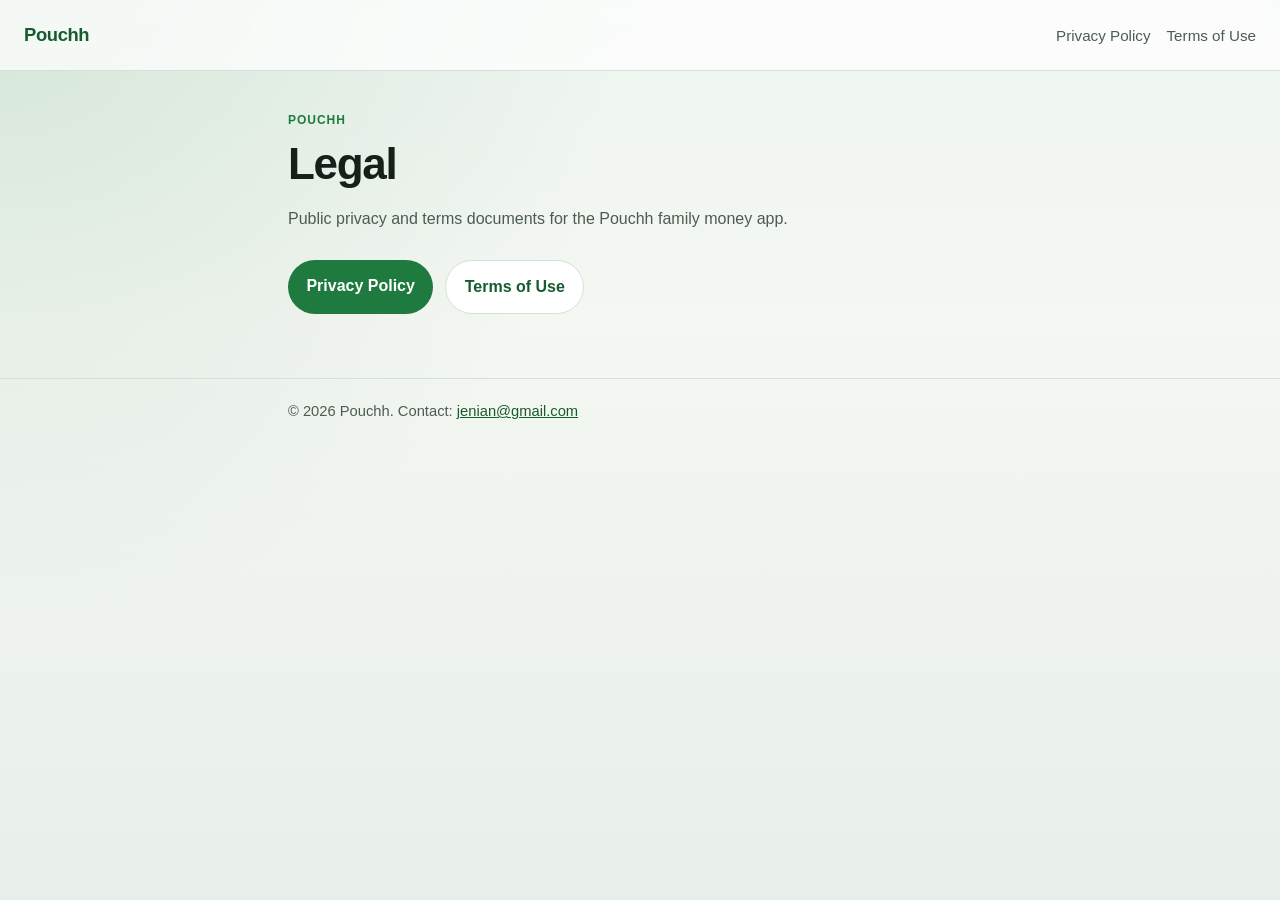
==== index.html @ 15a64bc7 "Add public Privacy Policy and Terms of Use for Pouchh. Co-authored-by: Cursor <cursoragent@cursor.co" ====
<!DOCTYPE html>
<html lang="en">
<head>
  <meta charset="utf-8" />
  <meta name="viewport" content="width=device-width, initial-scale=1" />
  <title>Pouchh Legal</title>
  <link rel="stylesheet" href="styles.css" />
</head>
<body>
  <header class="site-header">
    <a class="brand" href="index.html">Pouchh</a>
    <nav>
      <a href="privacy.html">Privacy Policy</a>
      <a href="terms.html">Terms of Use</a>
    </nav>
  </header>

  <main class="hero">
    <p class="eyebrow">Pouchh</p>
    <h1>Legal</h1>
    <p class="lede">
      Public privacy and terms documents for the Pouchh family money app.
    </p>
    <div class="cta-row">
      <a class="btn" href="privacy.html">Privacy Policy</a>
      <a class="btn btn-secondary" href="terms.html">Terms of Use</a>
    </div>
  </main>

  <footer class="site-footer">
    <p>© 2026 Pouchh. Contact: <a href="mailto:jenian@gmail.com">jenian@gmail.com</a></p>
  </footer>
</body>
</html>
---- styles.css ----
:root {
  --bg: #f4f7f2;
  --ink: #142018;
  --muted: #4d5c52;
  --green: #1f7a3f;
  --green-dark: #165c2f;
  --line: #d5e0d8;
  --card: #ffffff;
  --max: 44rem;
}

* {
  box-sizing: border-box;
}

html {
  color-scheme: light;
}

body {
  margin: 0;
  min-height: 100vh;
  font-family: "Segoe UI", "Helvetica Neue", Arial, sans-serif;
  color: var(--ink);
  background:
    radial-gradient(circle at top left, rgba(31, 122, 63, 0.12), transparent 40%),
    linear-gradient(180deg, #eef5ef 0%, var(--bg) 36%, #e8efe9 100%);
  line-height: 1.65;
}

a {
  color: var(--green-dark);
}

.site-header {
  display: flex;
  align-items: center;
  justify-content: space-between;
  gap: 1rem;
  padding: 1.25rem 1.5rem;
  border-bottom: 1px solid var(--line);
  background: rgba(255, 255, 255, 0.72);
  backdrop-filter: blur(8px);
  position: sticky;
  top: 0;
}

.brand {
  font-weight: 750;
  font-size: 1.15rem;
  text-decoration: none;
  color: var(--green-dark);
  letter-spacing: -0.02em;
}

nav {
  display: flex;
  gap: 1rem;
  flex-wrap: wrap;
}

nav a {
  text-decoration: none;
  color: var(--muted);
  font-size: 0.95rem;
}

nav a[aria-current="page"],
nav a:hover {
  color: var(--green-dark);
  font-weight: 600;
}

.hero,
.doc {
  width: min(100% - 2rem, var(--max));
  margin: 0 auto;
  padding: 2.5rem 0 4rem;
}

.eyebrow {
  margin: 0 0 0.5rem;
  text-transform: uppercase;
  letter-spacing: 0.08em;
  font-size: 0.75rem;
  font-weight: 700;
  color: var(--green);
}

h1 {
  margin: 0 0 0.75rem;
  font-size: clamp(2rem, 5vw, 2.75rem);
  line-height: 1.15;
  letter-spacing: -0.03em;
}

h2 {
  margin: 2.25rem 0 0.75rem;
  font-size: 1.25rem;
  letter-spacing: -0.02em;
}

h3 {
  margin: 1.5rem 0 0.5rem;
  font-size: 1.05rem;
}

.lede,
.meta {
  color: var(--muted);
}

.meta {
  margin-top: 0;
  margin-bottom: 1.75rem;
  font-size: 0.95rem;
}

.cta-row {
  display: flex;
  flex-wrap: wrap;
  gap: 0.75rem;
  margin-top: 1.75rem;
}

.btn {
  display: inline-block;
  padding: 0.8rem 1.15rem;
  border-radius: 999px;
  background: var(--green);
  color: #fff;
  text-decoration: none;
  font-weight: 650;
}

.btn:hover {
  background: var(--green-dark);
}

.btn-secondary {
  background: var(--card);
  color: var(--green-dark);
  border: 1px solid var(--line);
}

.btn-secondary:hover {
  background: #f7faf7;
}

.doc p,
.doc li {
  color: #243128;
}

.doc ul {
  padding-left: 1.2rem;
}

.doc li + li {
  margin-top: 0.35rem;
}

code {
  font-family: ui-monospace, SFMono-Regular, Menlo, Consolas, monospace;
  font-size: 0.92em;
  background: rgba(31, 122, 63, 0.08);
  padding: 0.1em 0.35em;
  border-radius: 0.3em;
}

.site-footer {
  border-top: 1px solid var(--line);
  padding: 1.25rem 1.5rem 2rem;
  color: var(--muted);
  font-size: 0.92rem;
}

.site-footer p {
  width: min(100%, var(--max));
  margin: 0 auto;
}
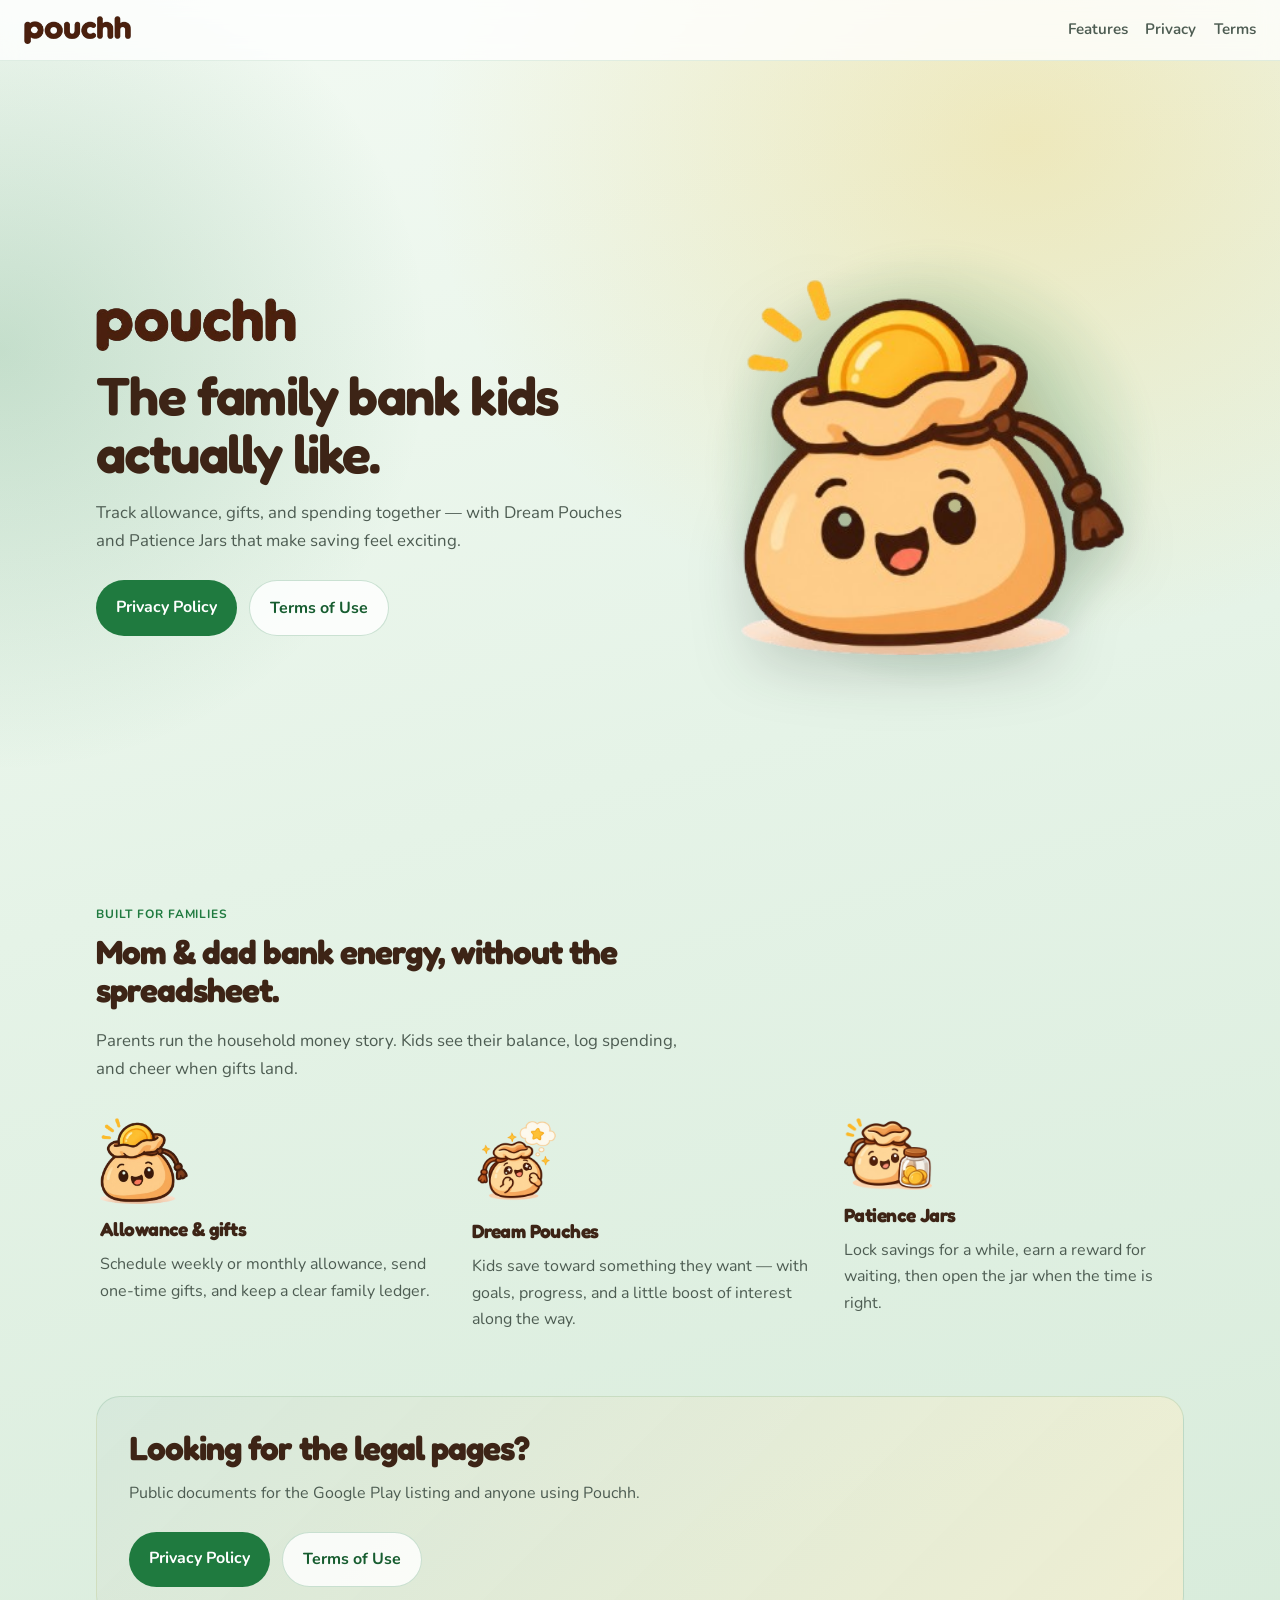
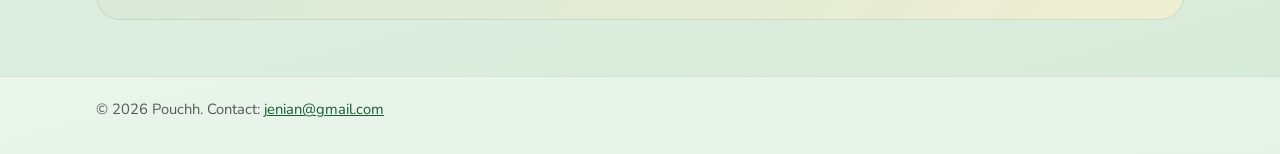
==== commit dd54c196: "Polish homepage with brand logo, mascot, and product pitch. Co-authored-by: Cursor <cursoragent@curs" ====
--- a/index.html
+++ b/index.html
@@ -3,28 +3,89 @@
 <head>
   <meta charset="utf-8" />
   <meta name="viewport" content="width=device-width, initial-scale=1" />
-  <title>Pouchh Legal</title>
+  <title>Pouchh — Family money, made playful</title>
+  <meta name="description" content="Pouchh is the kid-friendly mom & dad bank for allowance, gifts, savings goals, and spending — built for families." />
+  <link rel="icon" href="assets/icon.png" />
+  <link rel="preconnect" href="https://fonts.googleapis.com" />
+  <link rel="preconnect" href="https://fonts.gstatic.com" crossorigin />
+  <link href="https://fonts.googleapis.com/css2?family=Fredoka:wght@500;600;700&family=Nunito:wght@500;600;700&display=swap" rel="stylesheet" />
   <link rel="stylesheet" href="styles.css" />
 </head>
-<body>
+<body class="home">
   <header class="site-header">
-    <a class="brand" href="index.html">Pouchh</a>
+    <a class="brand" href="index.html" aria-label="Pouchh home">
+      <img src="assets/wordmark.png" alt="pouchh" class="brand-mark" width="120" height="36" />
+    </a>
     <nav>
-      <a href="privacy.html">Privacy Policy</a>
-      <a href="terms.html">Terms of Use</a>
+      <a href="#features">Features</a>
+      <a href="privacy.html">Privacy</a>
+      <a href="terms.html">Terms</a>
     </nav>
   </header>
 
-  <main class="hero">
-    <p class="eyebrow">Pouchh</p>
-    <h1>Legal</h1>
-    <p class="lede">
-      Public privacy and terms documents for the Pouchh family money app.
-    </p>
-    <div class="cta-row">
-      <a class="btn" href="privacy.html">Privacy Policy</a>
-      <a class="btn btn-secondary" href="terms.html">Terms of Use</a>
-    </div>
+  <main>
+    <section class="hero-stage">
+      <div class="hero-copy reveal">
+        <img
+          class="hero-wordmark"
+          src="assets/wordmark.png"
+          alt="Pouchh"
+          width="220"
+          height="66"
+        />
+        <h1>The family bank kids actually like.</h1>
+        <p class="lede">
+          Track allowance, gifts, and spending together — with Dream Pouches and Patience Jars that make saving feel exciting.
+        </p>
+        <div class="cta-row">
+          <a class="btn" href="privacy.html">Privacy Policy</a>
+          <a class="btn btn-secondary" href="terms.html">Terms of Use</a>
+        </div>
+      </div>
+      <div class="hero-art reveal reveal-delay" aria-hidden="true">
+        <div class="hero-glow"></div>
+        <img class="mascot float" src="assets/mascot.png" alt="" width="420" height="420" />
+      </div>
+    </section>
+
+    <section id="features" class="features">
+      <div class="section-intro reveal">
+        <p class="eyebrow">Built for families</p>
+        <h2>Mom &amp; dad bank energy, without the spreadsheet.</h2>
+        <p class="lede">
+          Parents run the household money story. Kids see their balance, log spending, and cheer when gifts land.
+        </p>
+      </div>
+
+      <div class="feature-rail">
+        <article class="feature reveal">
+          <img src="assets/mascot.png" alt="" width="120" height="120" />
+          <h3>Allowance &amp; gifts</h3>
+          <p>Schedule weekly or monthly allowance, send one-time gifts, and keep a clear family ledger.</p>
+        </article>
+        <article class="feature reveal reveal-delay">
+          <img src="assets/dream-pouch.png" alt="" width="120" height="120" />
+          <h3>Dream Pouches</h3>
+          <p>Kids save toward something they want — with goals, progress, and a little boost of interest along the way.</p>
+        </article>
+        <article class="feature reveal reveal-delay-2">
+          <img src="assets/patience-jar.png" alt="" width="120" height="120" />
+          <h3>Patience Jars</h3>
+          <p>Lock savings for a while, earn a reward for waiting, then open the jar when the time is right.</p>
+        </article>
+      </div>
+    </section>
+
+    <section class="legal-band reveal">
+      <div class="legal-band-inner">
+        <h2>Looking for the legal pages?</h2>
+        <p>Public documents for the Google Play listing and anyone using Pouchh.</p>
+        <div class="cta-row">
+          <a class="btn" href="privacy.html">Privacy Policy</a>
+          <a class="btn btn-secondary" href="terms.html">Terms of Use</a>
+        </div>
+      </div>
+    </section>
   </main>
 
   <footer class="site-footer">
--- a/styles.css
+++ b/styles.css
@@ -1,12 +1,18 @@
 :root {
-  --bg: #f4f7f2;
+  --bg: #e8f3ea;
   --ink: #142018;
   --muted: #4d5c52;
   --green: #1f7a3f;
   --green-dark: #165c2f;
-  --line: #d5e0d8;
+  --green-soft: #d8edd9;
+  --gold: #f0c23a;
+  --brown: #3d2416;
+  --line: #c9dbc8;
   --card: #ffffff;
   --max: 44rem;
+  --wide: 68rem;
+  --font-display: "Fredoka", "Segoe UI", sans-serif;
+  --font-body: "Nunito", "Segoe UI", sans-serif;
 }
 
 * {
@@ -15,17 +21,26 @@
 
 html {
   color-scheme: light;
+  scroll-behavior: smooth;
 }
 
 body {
   margin: 0;
   min-height: 100vh;
-  font-family: "Segoe UI", "Helvetica Neue", Arial, sans-serif;
+  font-family: var(--font-body);
   color: var(--ink);
   background:
-    radial-gradient(circle at top left, rgba(31, 122, 63, 0.12), transparent 40%),
-    linear-gradient(180deg, #eef5ef 0%, var(--bg) 36%, #e8efe9 100%);
+    radial-gradient(ellipse 80% 50% at 15% -10%, rgba(240, 194, 58, 0.22), transparent 55%),
+    radial-gradient(ellipse 70% 45% at 90% 5%, rgba(31, 122, 63, 0.18), transparent 50%),
+    linear-gradient(180deg, #eef8ef 0%, var(--bg) 38%, #dff0e2 100%);
   line-height: 1.65;
+}
+
+body.home {
+  background:
+    radial-gradient(ellipse 90% 55% at 80% 8%, rgba(240, 194, 58, 0.28), transparent 52%),
+    radial-gradient(ellipse 70% 50% at 0% 20%, rgba(31, 122, 63, 0.2), transparent 48%),
+    linear-gradient(165deg, #f3faf3 0%, #e5f3e7 45%, #d7ebda 100%);
 }
 
 a {
@@ -37,25 +52,35 @@
   align-items: center;
   justify-content: space-between;
   gap: 1rem;
-  padding: 1.25rem 1.5rem;
-  border-bottom: 1px solid var(--line);
-  background: rgba(255, 255, 255, 0.72);
-  backdrop-filter: blur(8px);
+  padding: 1rem 1.5rem;
+  border-bottom: 1px solid rgba(31, 122, 63, 0.12);
+  background: rgba(255, 255, 255, 0.78);
+  backdrop-filter: blur(10px);
   position: sticky;
   top: 0;
+  z-index: 10;
 }
 
 .brand {
-  font-weight: 750;
-  font-size: 1.15rem;
+  display: inline-flex;
+  align-items: center;
   text-decoration: none;
-  color: var(--green-dark);
+  color: var(--brown);
+  font-family: var(--font-display);
+  font-weight: 700;
+  font-size: 1.2rem;
   letter-spacing: -0.02em;
+}
+
+.brand-mark {
+  display: block;
+  height: 1.75rem;
+  width: auto;
 }
 
 nav {
   display: flex;
-  gap: 1rem;
+  gap: 1.1rem;
   flex-wrap: wrap;
 }
 
@@ -63,12 +88,29 @@
   text-decoration: none;
   color: var(--muted);
   font-size: 0.95rem;
+  font-weight: 650;
+  position: relative;
+}
+
+nav a::after {
+  content: "";
+  position: absolute;
+  left: 0;
+  right: 100%;
+  bottom: -0.2rem;
+  height: 2px;
+  background: var(--green);
+  transition: right 0.25s ease;
+}
+
+nav a:hover::after,
+nav a[aria-current="page"]::after {
+  right: 0;
 }
 
 nav a[aria-current="page"],
 nav a:hover {
   color: var(--green-dark);
-  font-weight: 600;
 }
 
 .hero,
@@ -76,6 +118,28 @@
   width: min(100% - 2rem, var(--max));
   margin: 0 auto;
   padding: 2.5rem 0 4rem;
+}
+
+.hero-stage {
+  width: min(100% - 2rem, var(--wide));
+  margin: 0 auto;
+  min-height: calc(100svh - 4.5rem);
+  display: grid;
+  grid-template-columns: 1.05fr 0.95fr;
+  gap: 2rem;
+  align-items: center;
+  padding: 2rem 0 3rem;
+}
+
+.hero-copy {
+  max-width: 34rem;
+}
+
+.hero-wordmark {
+  display: block;
+  width: min(12.5rem, 55vw);
+  height: auto;
+  margin: 0 0 1rem;
 }
 
 .eyebrow {
@@ -85,29 +149,39 @@
   font-size: 0.75rem;
   font-weight: 700;
   color: var(--green);
+  font-family: var(--font-body);
+}
+
+h1,
+h2,
+h3 {
+  font-family: var(--font-display);
+  letter-spacing: -0.03em;
+  color: var(--brown);
 }
 
 h1 {
+  margin: 0 0 0.85rem;
+  font-size: clamp(2.15rem, 5.2vw, 3.35rem);
+  line-height: 1.08;
+  font-weight: 650;
+}
+
+h2 {
   margin: 0 0 0.75rem;
-  font-size: clamp(2rem, 5vw, 2.75rem);
+  font-size: clamp(1.55rem, 3vw, 2.1rem);
   line-height: 1.15;
-  letter-spacing: -0.03em;
-}
-
-h2 {
-  margin: 2.25rem 0 0.75rem;
-  font-size: 1.25rem;
-  letter-spacing: -0.02em;
 }
 
 h3 {
-  margin: 1.5rem 0 0.5rem;
-  font-size: 1.05rem;
+  margin: 0.6rem 0 0.35rem;
+  font-size: 1.2rem;
 }
 
 .lede,
 .meta {
   color: var(--muted);
+  font-size: 1.05rem;
 }
 
 .meta {
@@ -120,31 +194,114 @@
   display: flex;
   flex-wrap: wrap;
   gap: 0.75rem;
-  margin-top: 1.75rem;
+  margin-top: 1.6rem;
 }
 
 .btn {
   display: inline-block;
-  padding: 0.8rem 1.15rem;
+  padding: 0.85rem 1.25rem;
   border-radius: 999px;
   background: var(--green);
   color: #fff;
   text-decoration: none;
-  font-weight: 650;
+  font-weight: 700;
+  transition: transform 0.2s ease, background 0.2s ease;
 }
 
 .btn:hover {
   background: var(--green-dark);
+  transform: translateY(-1px);
 }
 
 .btn-secondary {
-  background: var(--card);
+  background: rgba(255, 255, 255, 0.82);
   color: var(--green-dark);
-  border: 1px solid var(--line);
+  border: 1px solid rgba(31, 122, 63, 0.22);
 }
 
 .btn-secondary:hover {
-  background: #f7faf7;
+  background: #fff;
+}
+
+.hero-art {
+  position: relative;
+  display: grid;
+  place-items: center;
+  min-height: 20rem;
+}
+
+.hero-glow {
+  position: absolute;
+  width: min(28rem, 90%);
+  aspect-ratio: 1;
+  border-radius: 50%;
+  background:
+    radial-gradient(circle, rgba(240, 194, 58, 0.45) 0%, rgba(31, 122, 63, 0.18) 42%, transparent 70%);
+  filter: blur(8px);
+  animation: pulse-glow 4.5s ease-in-out infinite;
+}
+
+.mascot {
+  position: relative;
+  width: min(24rem, 88%);
+  height: auto;
+  filter: drop-shadow(0 18px 28px rgba(20, 32, 24, 0.18));
+}
+
+.float {
+  animation: float-y 4.2s ease-in-out infinite;
+}
+
+.features {
+  width: min(100% - 2rem, var(--wide));
+  margin: 0 auto;
+  padding: 1rem 0 4rem;
+}
+
+.section-intro {
+  max-width: 38rem;
+  margin-bottom: 2rem;
+}
+
+.feature-rail {
+  display: grid;
+  grid-template-columns: repeat(3, minmax(0, 1fr));
+  gap: 1.75rem;
+}
+
+.feature {
+  padding: 0.25rem 0.25rem 0;
+}
+
+.feature img {
+  width: 5.5rem;
+  height: auto;
+  display: block;
+}
+
+.feature p {
+  margin: 0;
+  color: var(--muted);
+}
+
+.legal-band {
+  width: min(100% - 2rem, var(--wide));
+  margin: 0 auto 3.5rem;
+  padding: 2rem;
+  border-radius: 1.5rem;
+  background:
+    linear-gradient(135deg, rgba(31, 122, 63, 0.12), rgba(240, 194, 58, 0.16)),
+    rgba(255, 255, 255, 0.55);
+  border: 1px solid rgba(31, 122, 63, 0.14);
+}
+
+.legal-band-inner {
+  max-width: 36rem;
+}
+
+.legal-band p {
+  margin: 0;
+  color: var(--muted);
 }
 
 .doc p,
@@ -158,6 +315,10 @@
 
 .doc li + li {
   margin-top: 0.35rem;
+}
+
+.doc h2 {
+  margin-top: 2.25rem;
 }
 
 code {
@@ -169,13 +330,125 @@
 }
 
 .site-footer {
-  border-top: 1px solid var(--line);
+  border-top: 1px solid rgba(31, 122, 63, 0.12);
   padding: 1.25rem 1.5rem 2rem;
   color: var(--muted);
   font-size: 0.92rem;
+  background: rgba(255, 255, 255, 0.35);
 }
 
 .site-footer p {
-  width: min(100%, var(--max));
+  width: min(100%, var(--wide));
   margin: 0 auto;
 }
+
+.reveal {
+  animation: rise-in 0.7s ease both;
+}
+
+.reveal-delay {
+  animation-delay: 0.12s;
+}
+
+.reveal-delay-2 {
+  animation-delay: 0.24s;
+}
+
+@keyframes rise-in {
+  from {
+    opacity: 0;
+    transform: translateY(14px);
+  }
+  to {
+    opacity: 1;
+    transform: translateY(0);
+  }
+}
+
+@keyframes float-y {
+  0%,
+  100% {
+    transform: translateY(0);
+  }
+  50% {
+    transform: translateY(-10px);
+  }
+}
+
+@keyframes pulse-glow {
+  0%,
+  100% {
+    opacity: 0.75;
+    transform: scale(1);
+  }
+  50% {
+    opacity: 1;
+    transform: scale(1.04);
+  }
+}
+
+@media (max-width: 860px) {
+  .hero-stage {
+    grid-template-columns: 1fr;
+    min-height: auto;
+    padding-top: 1.5rem;
+    text-align: center;
+  }
+
+  .hero-copy {
+    margin: 0 auto;
+    order: 2;
+  }
+
+  .hero-art {
+    order: 1;
+    min-height: 14rem;
+  }
+
+  .hero-wordmark {
+    margin-left: auto;
+    margin-right: auto;
+  }
+
+  .cta-row {
+    justify-content: center;
+  }
+
+  .feature-rail {
+    grid-template-columns: 1fr;
+    gap: 1.5rem;
+  }
+
+  .feature {
+    text-align: center;
+  }
+
+  .feature img {
+    margin: 0 auto;
+  }
+
+  .section-intro,
+  .legal-band-inner {
+    text-align: center;
+    margin-left: auto;
+    margin-right: auto;
+  }
+
+  .legal-band .cta-row {
+    justify-content: center;
+  }
+}
+
+@media (prefers-reduced-motion: reduce) {
+  html {
+    scroll-behavior: auto;
+  }
+
+  .reveal,
+  .float,
+  .hero-glow,
+  .btn {
+    animation: none !important;
+    transition: none !important;
+  }
+}
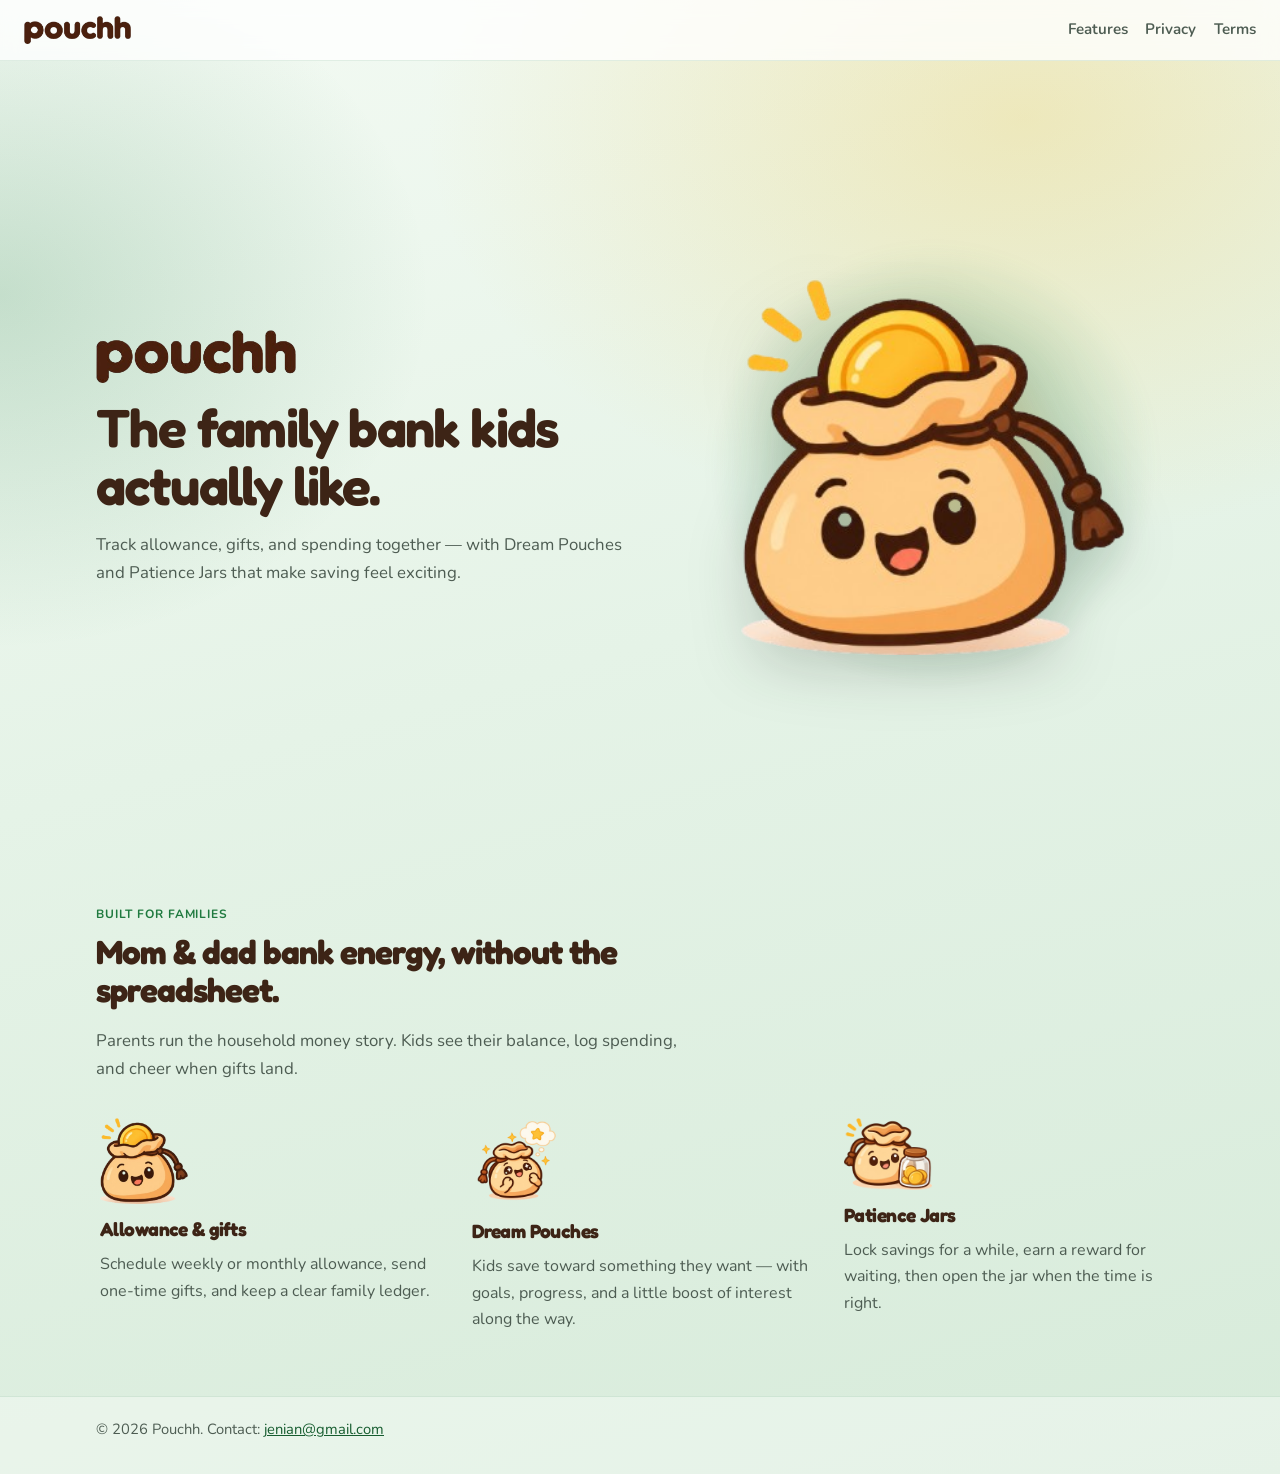
==== commit afe414e0: "Keep legal links only in the homepage topbar. Co-authored-by: Cursor <cursoragent@cursor.com>" ====
--- a/index.html
+++ b/index.html
@@ -37,10 +37,6 @@
         <p class="lede">
           Track allowance, gifts, and spending together — with Dream Pouches and Patience Jars that make saving feel exciting.
         </p>
-        <div class="cta-row">
-          <a class="btn" href="privacy.html">Privacy Policy</a>
-          <a class="btn btn-secondary" href="terms.html">Terms of Use</a>
-        </div>
       </div>
       <div class="hero-art reveal reveal-delay" aria-hidden="true">
         <div class="hero-glow"></div>
@@ -75,17 +71,6 @@
         </article>
       </div>
     </section>
-
-    <section class="legal-band reveal">
-      <div class="legal-band-inner">
-        <h2>Looking for the legal pages?</h2>
-        <p>Public documents for the Google Play listing and anyone using Pouchh.</p>
-        <div class="cta-row">
-          <a class="btn" href="privacy.html">Privacy Policy</a>
-          <a class="btn btn-secondary" href="terms.html">Terms of Use</a>
-        </div>
-      </div>
-    </section>
   </main>
 
   <footer class="site-footer">
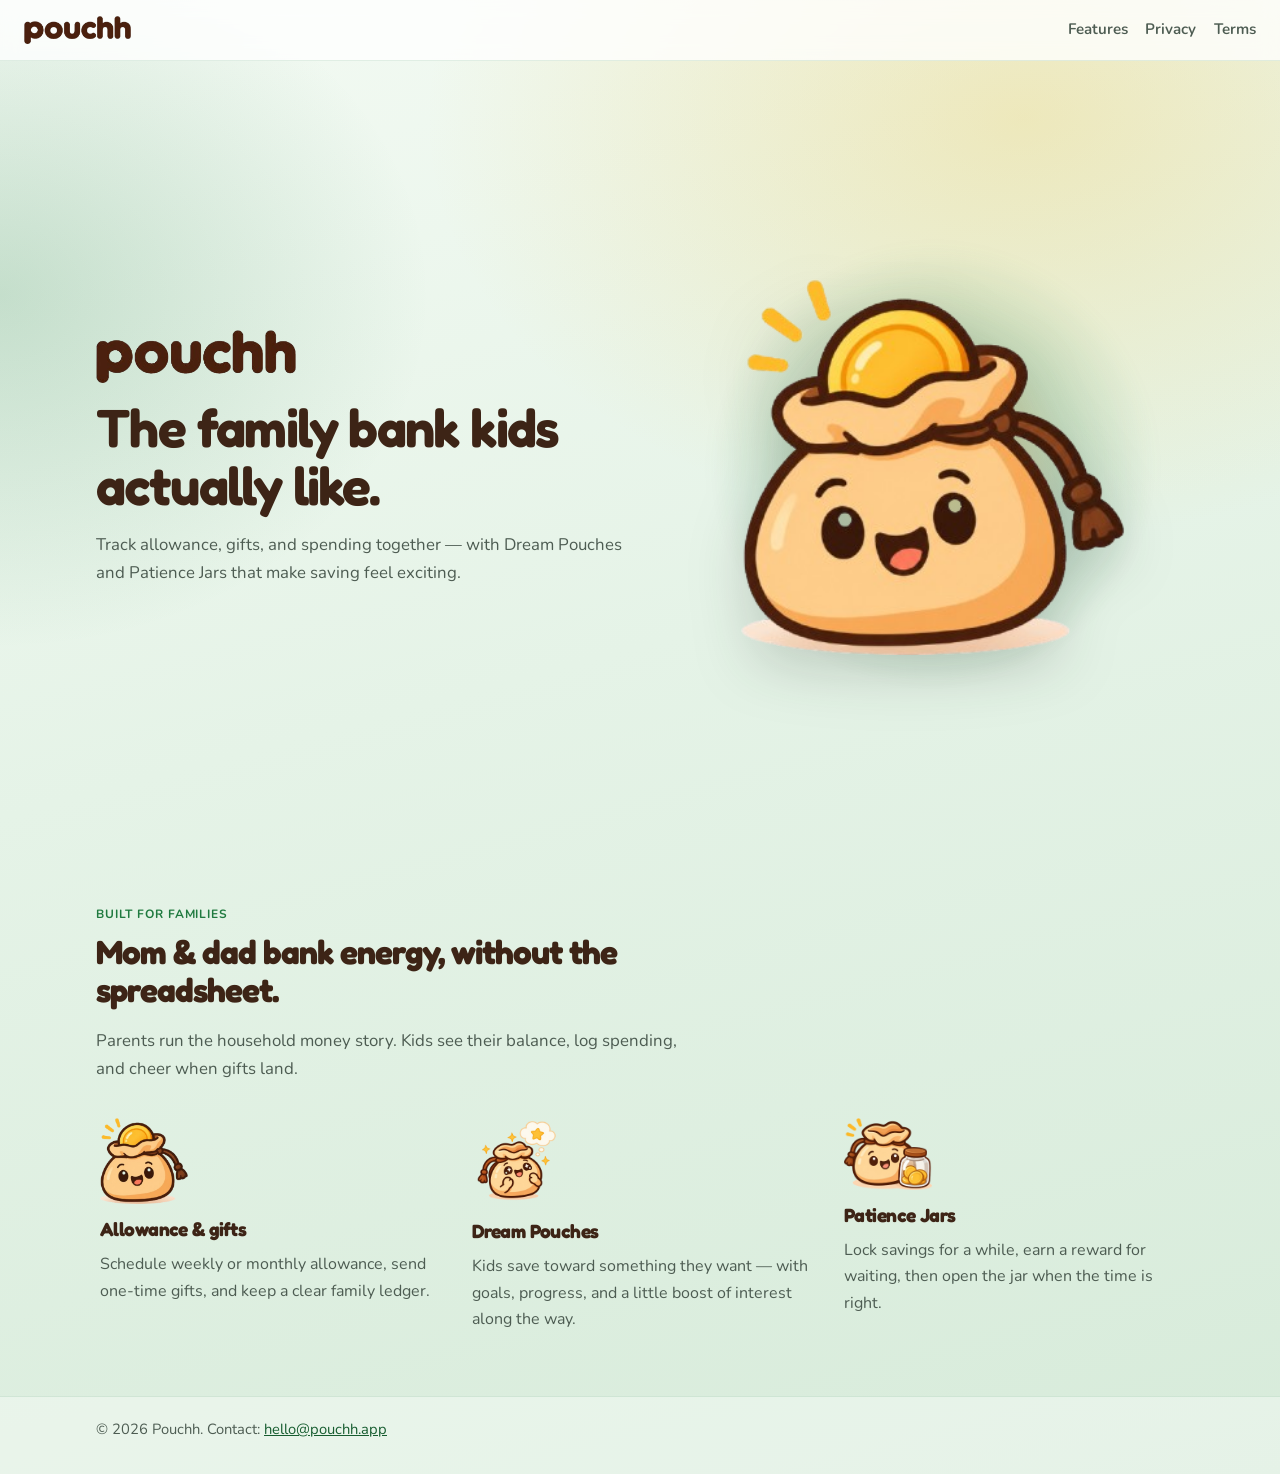
==== commit 7420ca1b: "Point site contact and docs to pouchh.app. Co-authored-by: Cursor <cursoragent@cursor.com>" ====
--- a/index.html
+++ b/index.html
@@ -74,7 +74,7 @@
   </main>
 
   <footer class="site-footer">
-    <p>© 2026 Pouchh. Contact: <a href="mailto:jenian@gmail.com">jenian@gmail.com</a></p>
+    <p>© 2026 Pouchh. Contact: <a href="mailto:hello@pouchh.app">hello@pouchh.app</a></p>
   </footer>
 </body>
 </html>
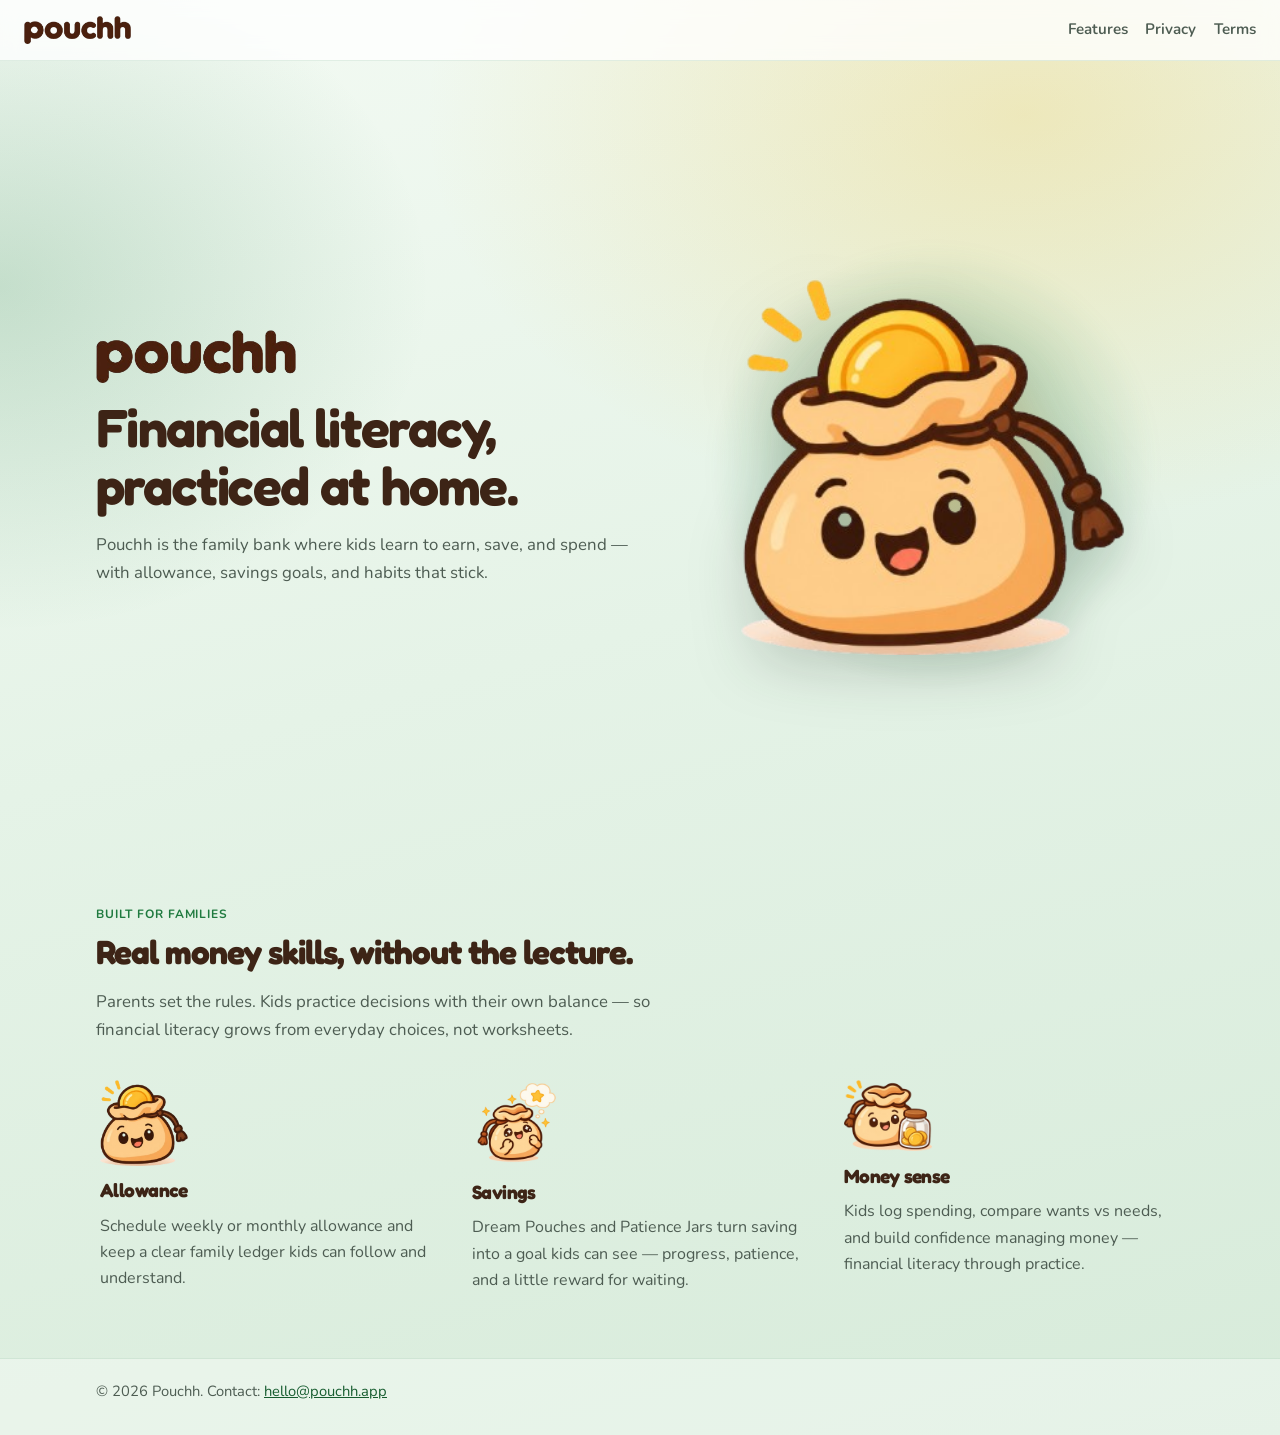
==== commit 591d7283: "Refocus homepage on savings and kids financial literacy. Co-authored-by: Cursor <cursoragent@cursor." ====
--- a/index.html
+++ b/index.html
@@ -3,8 +3,8 @@
 <head>
   <meta charset="utf-8" />
   <meta name="viewport" content="width=device-width, initial-scale=1" />
-  <title>Pouchh — Family money, made playful</title>
-  <meta name="description" content="Pouchh is the kid-friendly mom & dad bank for allowance, gifts, savings goals, and spending — built for families." />
+  <title>Pouchh — Money skills for kids</title>
+  <meta name="description" content="Pouchh helps families teach kids financial literacy through allowance, savings goals, and everyday spending — with Dream Pouches and Patience Jars." />
   <link rel="icon" href="assets/icon.png" />
   <link rel="preconnect" href="https://fonts.googleapis.com" />
   <link rel="preconnect" href="https://fonts.gstatic.com" crossorigin />
@@ -33,9 +33,9 @@
           width="220"
           height="66"
         />
-        <h1>The family bank kids actually like.</h1>
+        <h1>Financial literacy, practiced at home.</h1>
         <p class="lede">
-          Track allowance, gifts, and spending together — with Dream Pouches and Patience Jars that make saving feel exciting.
+          Pouchh is the family bank where kids learn to earn, save, and spend — with allowance, savings goals, and habits that stick.
         </p>
       </div>
       <div class="hero-art reveal reveal-delay" aria-hidden="true">
@@ -47,27 +47,27 @@
     <section id="features" class="features">
       <div class="section-intro reveal">
         <p class="eyebrow">Built for families</p>
-        <h2>Mom &amp; dad bank energy, without the spreadsheet.</h2>
+        <h2>Real money skills, without the lecture.</h2>
         <p class="lede">
-          Parents run the household money story. Kids see their balance, log spending, and cheer when gifts land.
+          Parents set the rules. Kids practice decisions with their own balance — so financial literacy grows from everyday choices, not worksheets.
         </p>
       </div>
 
       <div class="feature-rail">
         <article class="feature reveal">
           <img src="assets/mascot.png" alt="" width="120" height="120" />
-          <h3>Allowance &amp; gifts</h3>
-          <p>Schedule weekly or monthly allowance, send one-time gifts, and keep a clear family ledger.</p>
+          <h3>Allowance</h3>
+          <p>Schedule weekly or monthly allowance and keep a clear family ledger kids can follow and understand.</p>
         </article>
         <article class="feature reveal reveal-delay">
           <img src="assets/dream-pouch.png" alt="" width="120" height="120" />
-          <h3>Dream Pouches</h3>
-          <p>Kids save toward something they want — with goals, progress, and a little boost of interest along the way.</p>
+          <h3>Savings</h3>
+          <p>Dream Pouches and Patience Jars turn saving into a goal kids can see — progress, patience, and a little reward for waiting.</p>
         </article>
         <article class="feature reveal reveal-delay-2">
           <img src="assets/patience-jar.png" alt="" width="120" height="120" />
-          <h3>Patience Jars</h3>
-          <p>Lock savings for a while, earn a reward for waiting, then open the jar when the time is right.</p>
+          <h3>Money sense</h3>
+          <p>Kids log spending, compare wants vs needs, and build confidence managing money — financial literacy through practice.</p>
         </article>
       </div>
     </section>
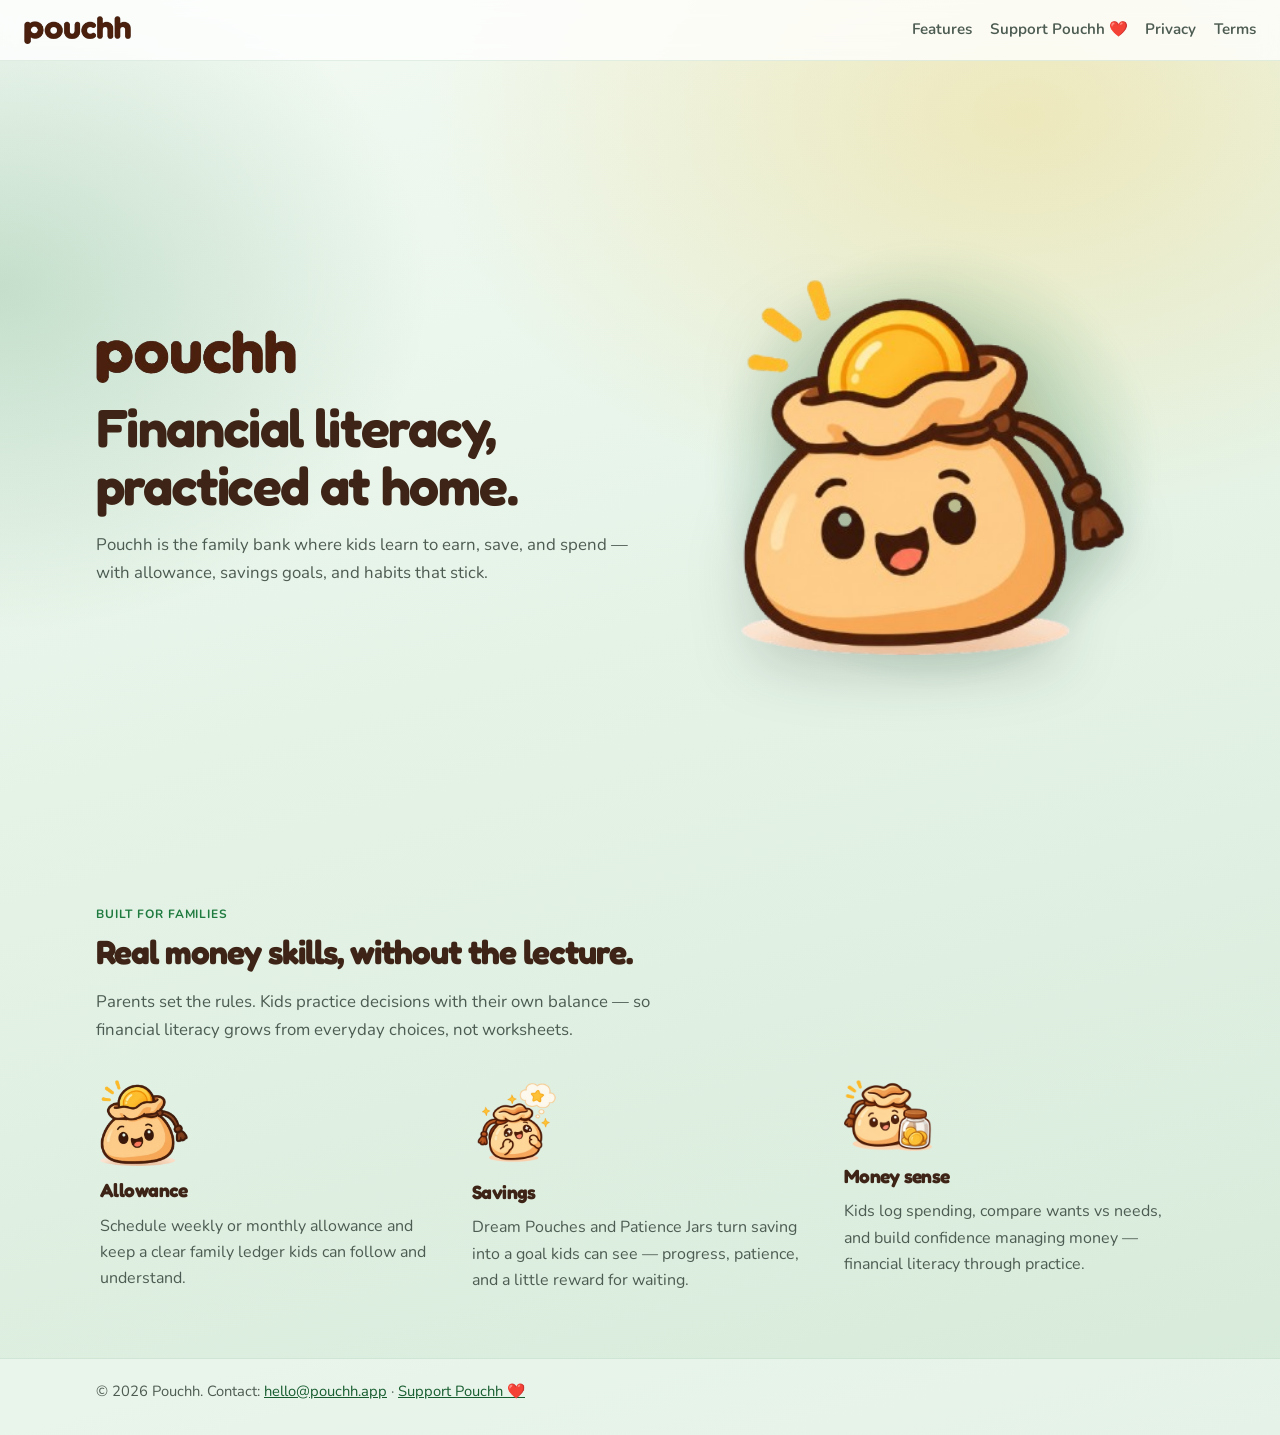
==== commit 9285a351: "Strengthen Privacy Policy for COPPA/GDPR and keep legal pages in sync. Adds parental-consent languag" ====
--- a/index.html
+++ b/index.html
@@ -18,6 +18,7 @@
     </a>
     <nav>
       <a href="#features">Features</a>
+      <a href="https://paypal.me/pouchh" rel="noopener noreferrer" target="_blank">Support Pouchh ❤️</a>
       <a href="privacy.html">Privacy</a>
       <a href="terms.html">Terms</a>
     </nav>
@@ -74,7 +75,11 @@
   </main>
 
   <footer class="site-footer">
-    <p>© 2026 Pouchh. Contact: <a href="mailto:hello@pouchh.app">hello@pouchh.app</a></p>
+    <p>
+      © 2026 Pouchh.
+      Contact: <a href="mailto:hello@pouchh.app">hello@pouchh.app</a>
+      · <a href="https://paypal.me/pouchh" rel="noopener noreferrer" target="_blank">Support Pouchh ❤️</a>
+    </p>
   </footer>
 </body>
 </html>
